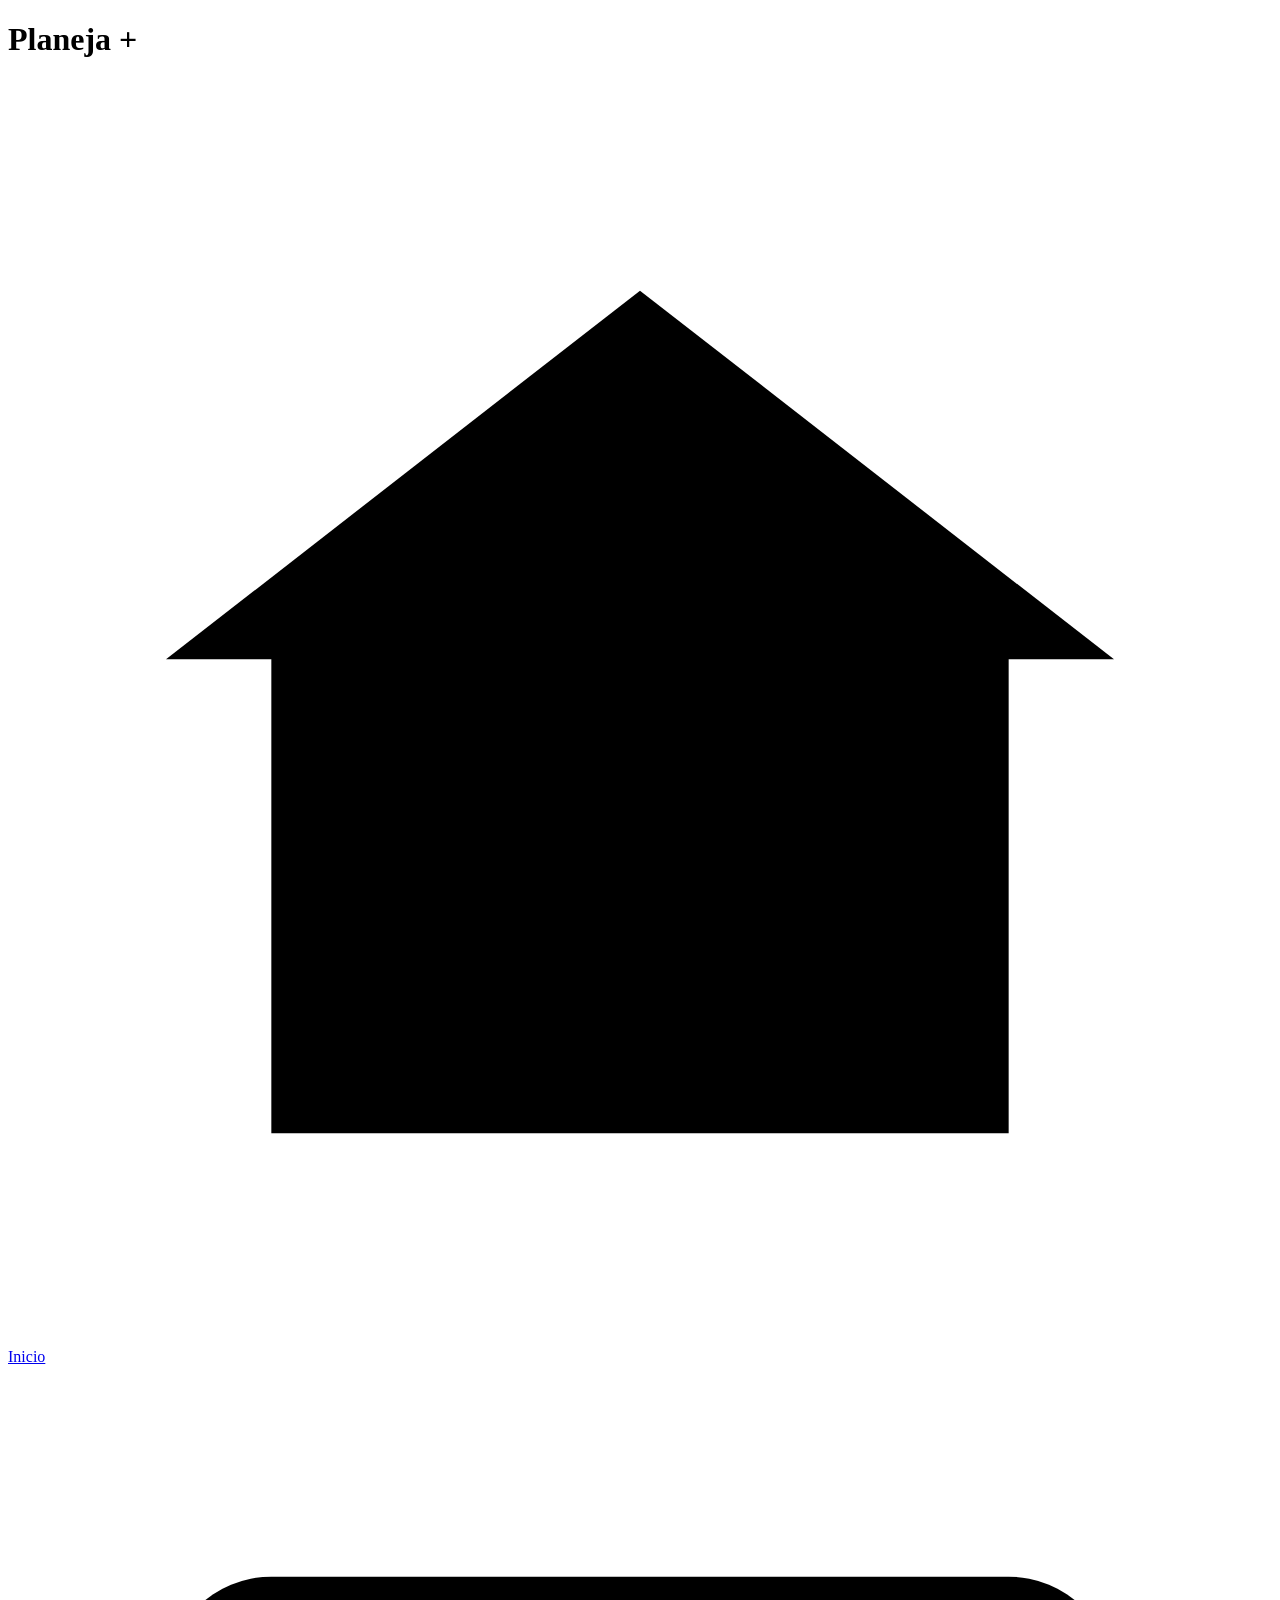
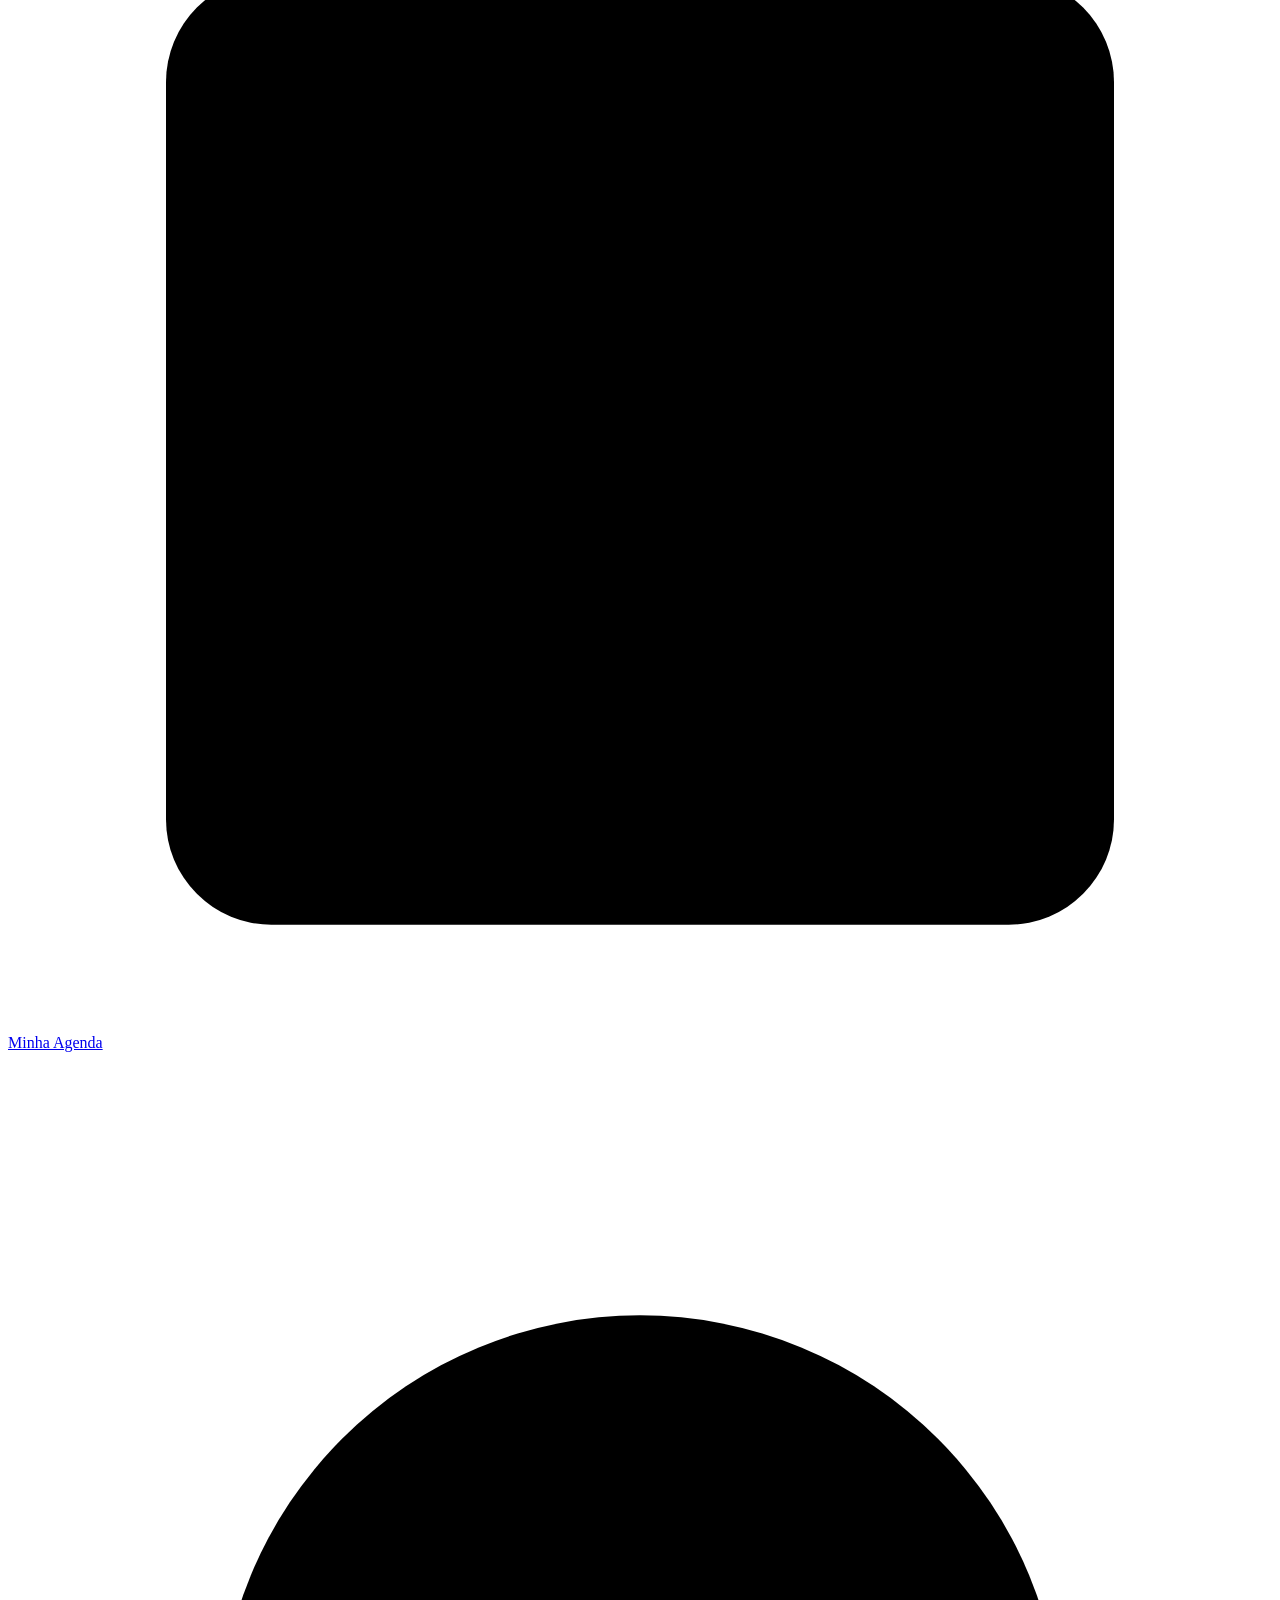
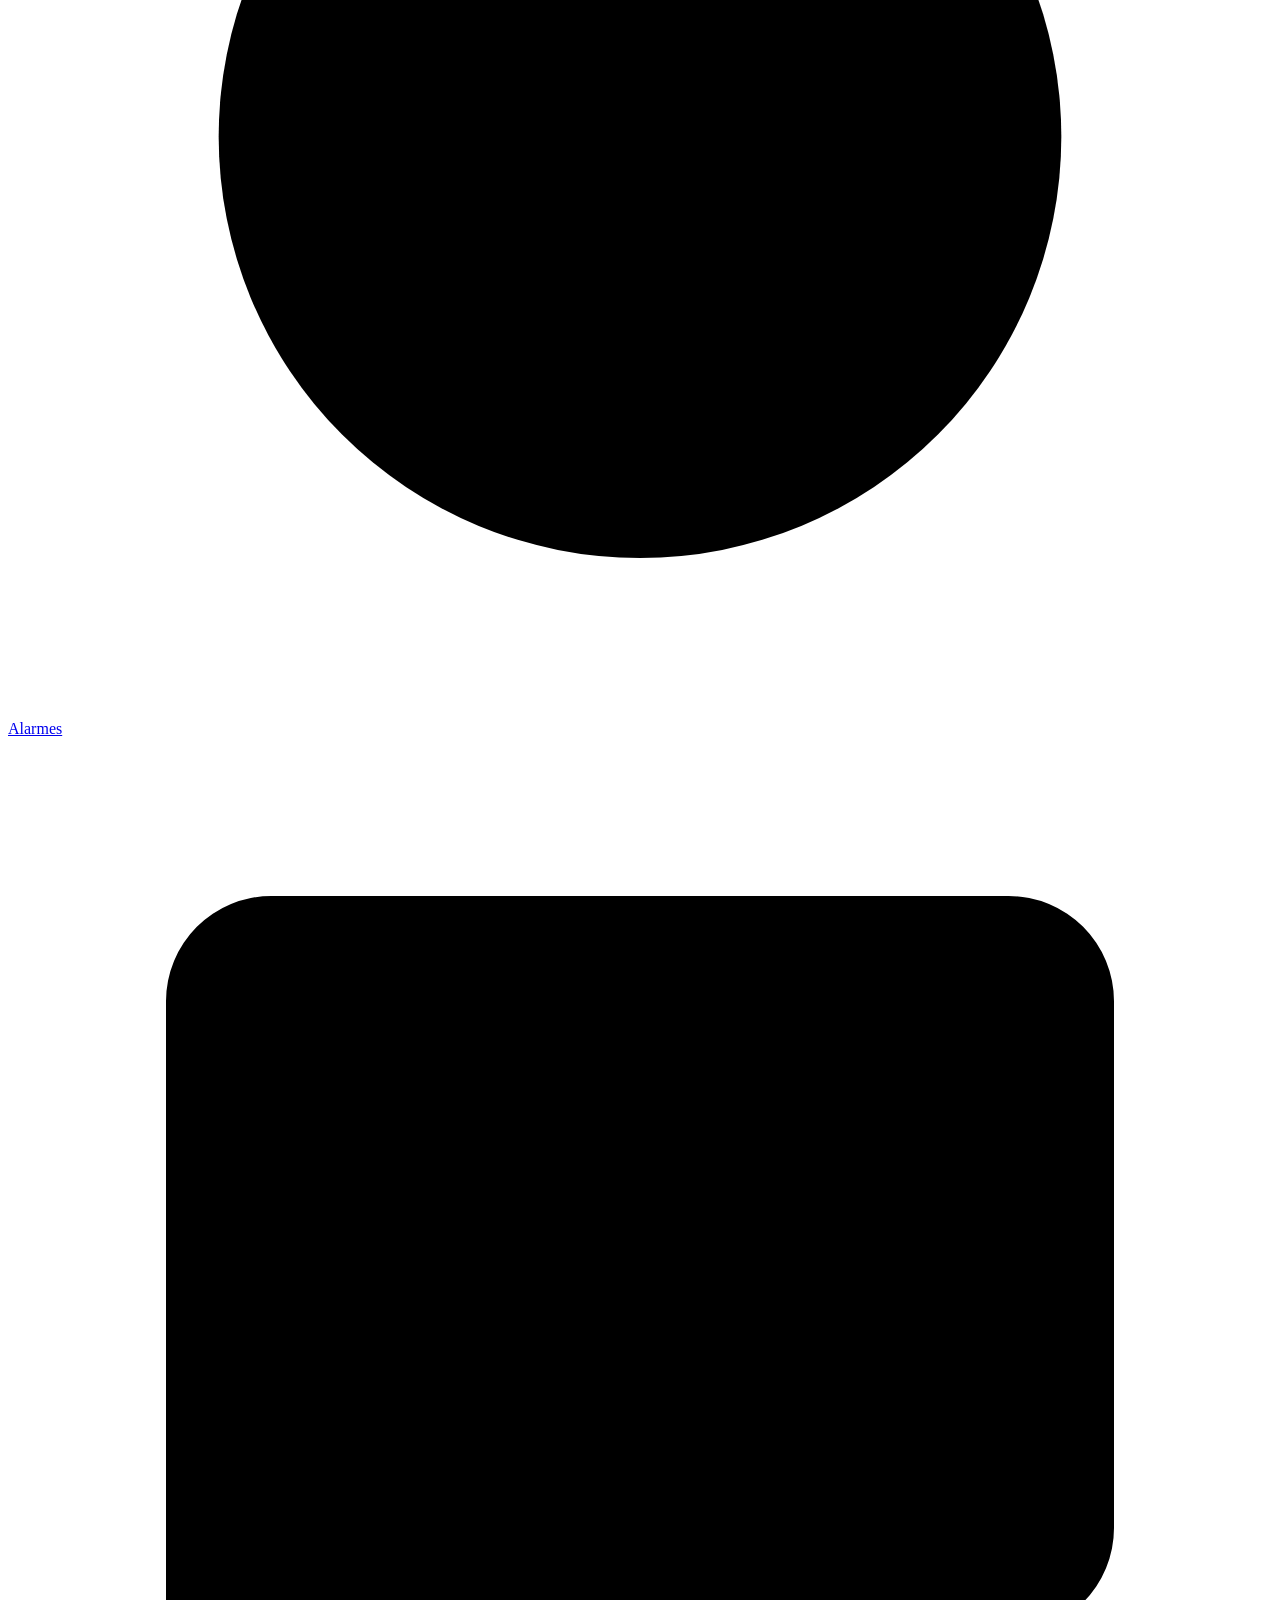
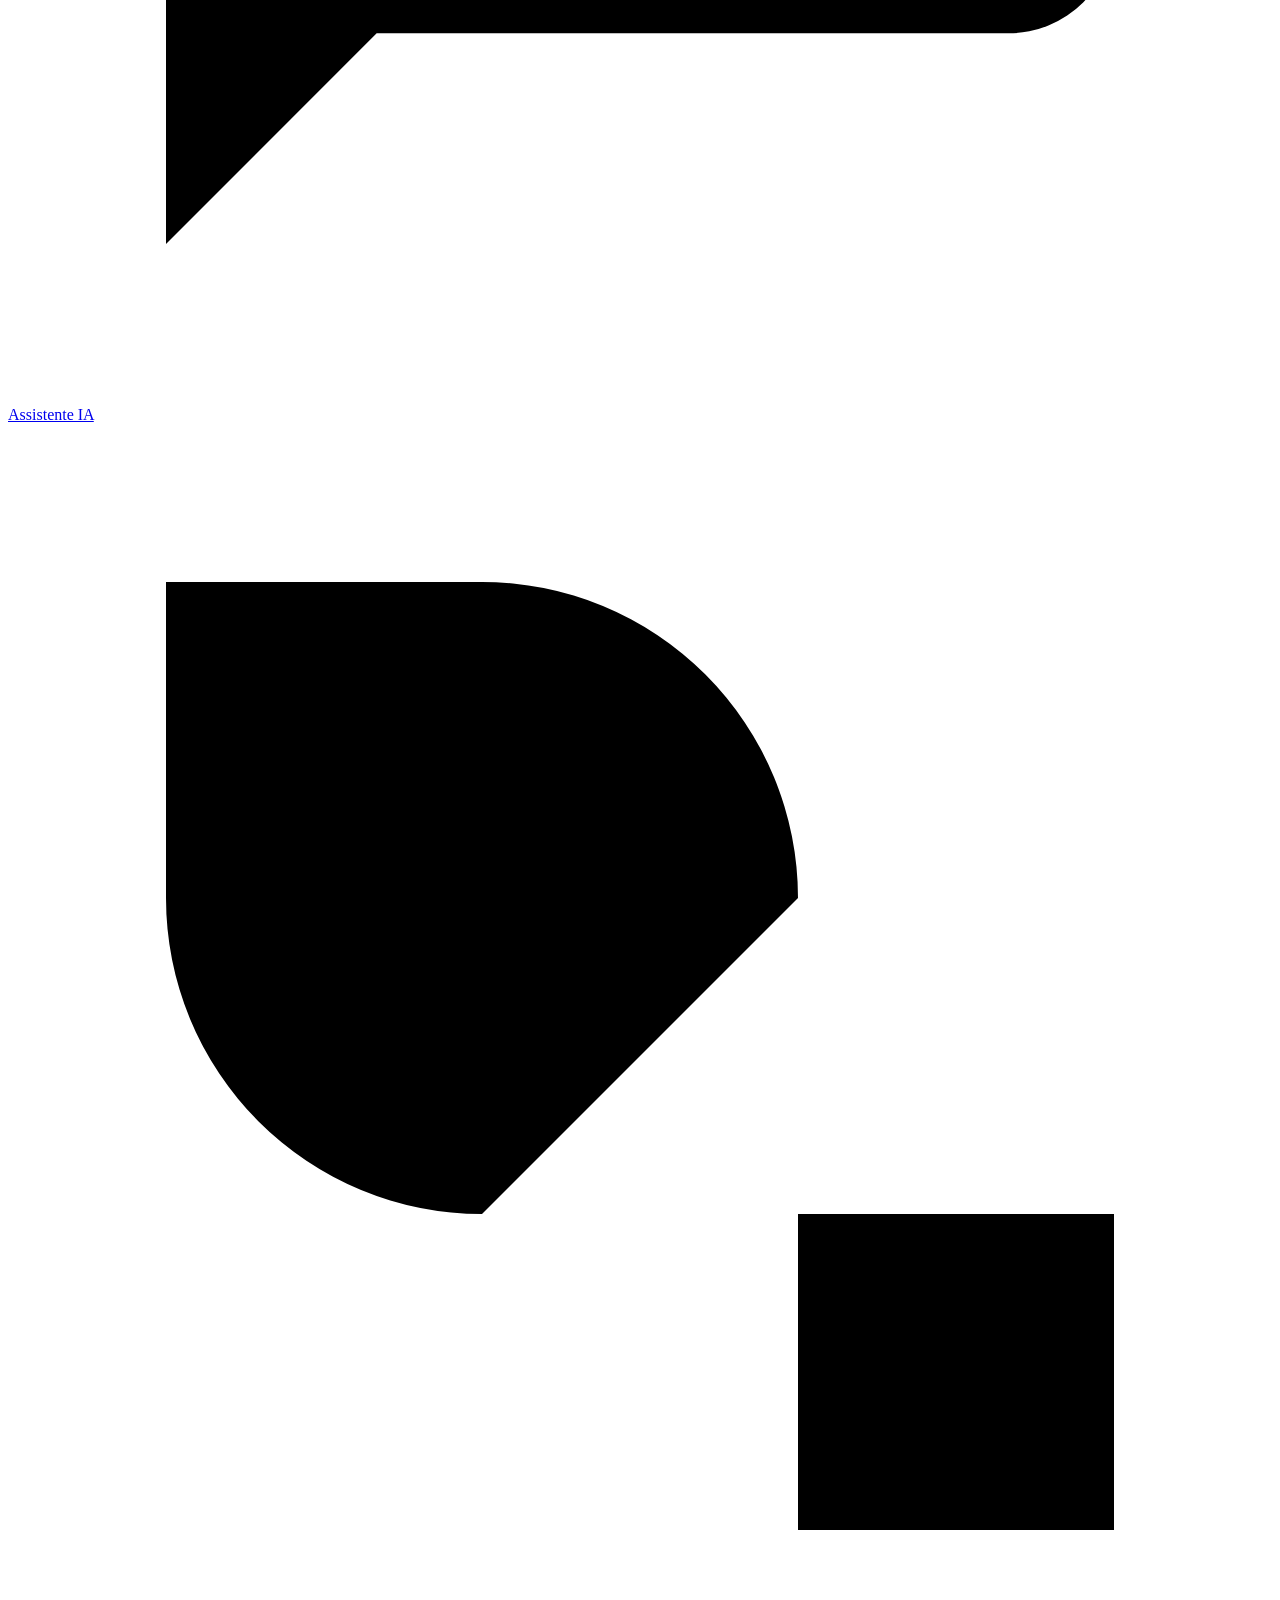
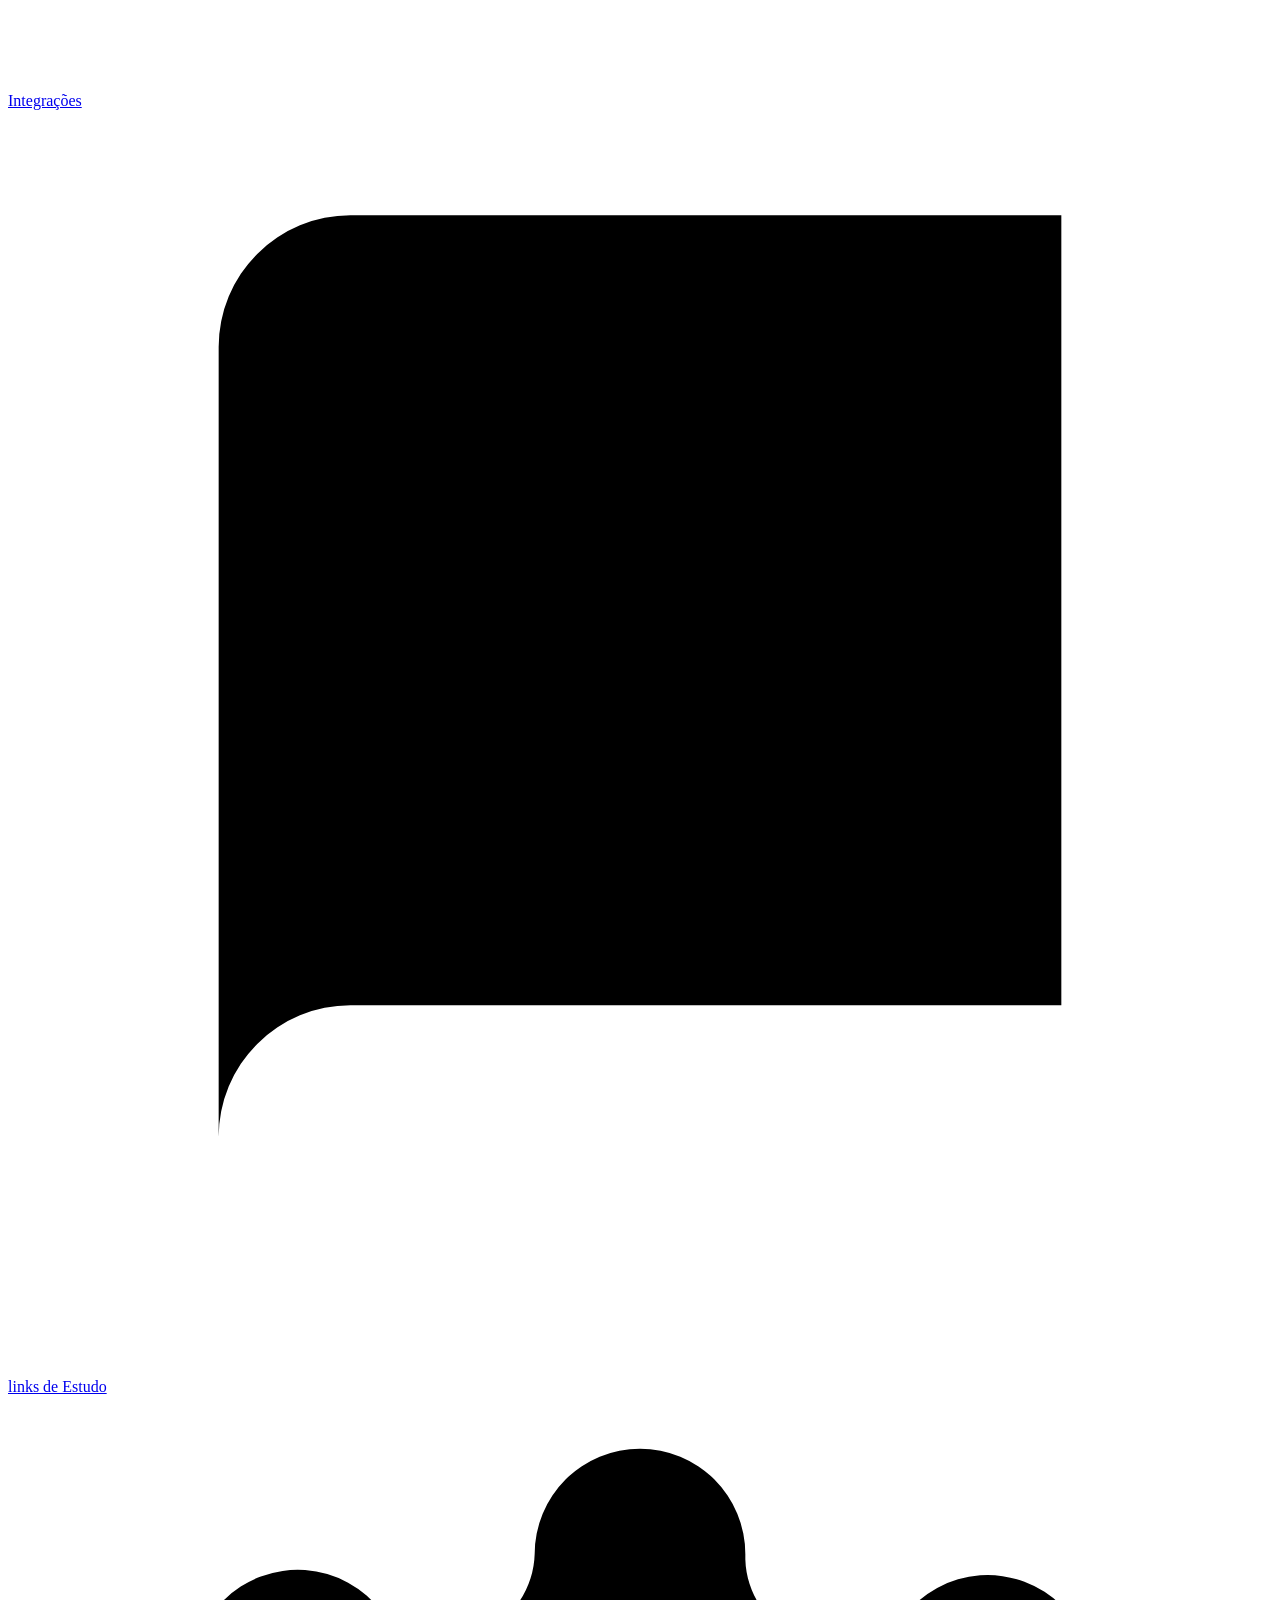
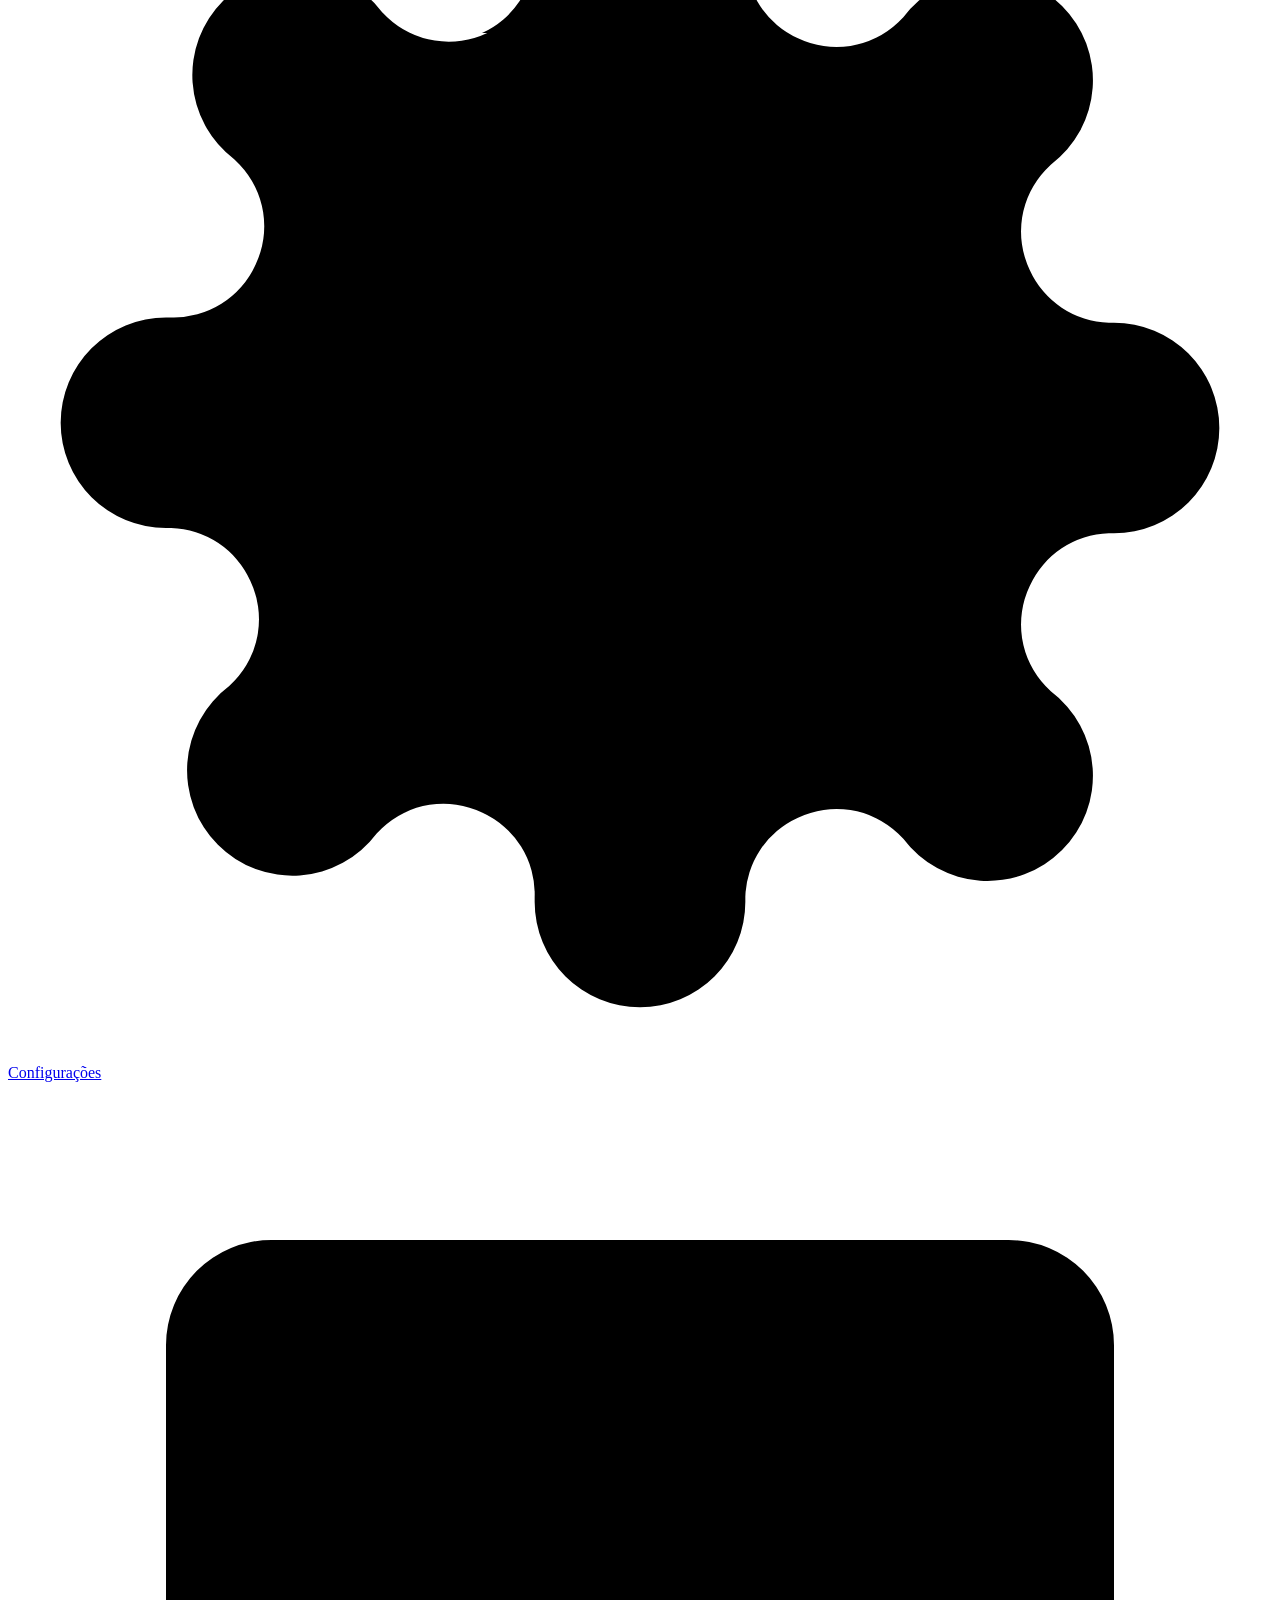
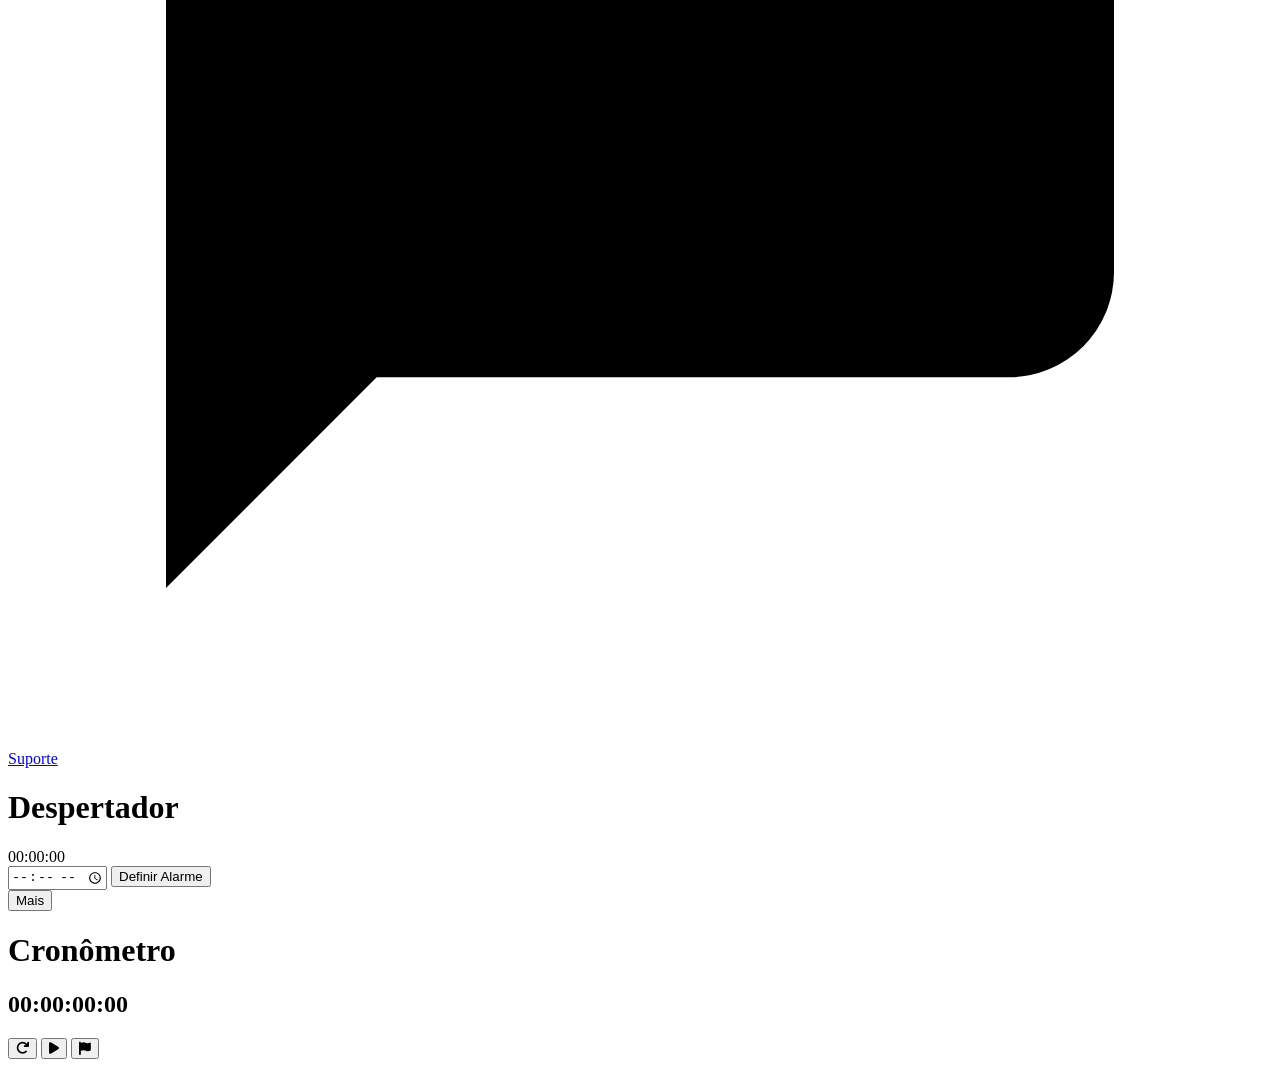
==== Alarmes.html @ b770d0eb "Adicionando arquivos html Adicionando arquivos html para o objetivo do site" ====
<!DOCTYPE html>
<html lang="pt-BR">
<head>
    <meta charset="UTF-8">
    <meta name="viewport" content="width=device-width, initial-scale=1.0">
    <title>Alarme Simples</title>
    <link rel="stylesheet" href="https://cdnjs.cloudflare.com/ajax/libs/font-awesome/6.3.0/css/all.min.css" integrity="sha512-SzlrxWUlpfuzQ+pcUCosxcglQRNAq/DZjVsC0lE40xsADsfeQoEypE+enwcOiGjk/bSuGGKHEyjSoQ1zVisanQ==" crossorigin="anonymous" referrerpolicy="no-referrer" />
    <link rel="stylesheet" href="/trabalhoIW/css/style.css">
</head>
<body>
<div class="page">

    <header class="site-header">
        <div class="brand"><h1>Planeja +</h1></div>
        <nav class="main-nav">
            <a href="Inicio.html"><svg class="icon" viewBox="0 0 24 24"><path d="M3 11l9-7 9 7"/><path d="M5 10v10h14V10"/></svg>Inicio</a>
            <a href="minha-agenda.html"><svg class="icon" viewBox="0 0 24 24"><rect x="3" y="4" width="18" height="18" rx="2"/><path d="M3 10h18M8 2v4M16 2v4"/></svg>Minha Agenda</a>
            <a href="Alarmes.html"><svg class="icon" viewBox="0 0 24 24"><circle cx="12" cy="13" r="8"/><path d="M12 9v4l3 2M5 3 2 6M22 6l-3-3"/></svg>Alarmes</a>
            <a href="conversa-ia.html"><svg class="icon" viewBox="0 0 24 24"><path d="M21 15a2 2 0 0 1-2 2H7l-4 4V5a2 2 0 0 1 2-2h14a2 2 0 0 1 2 2z"/><circle cx="9" cy="11" r="1"/><circle cx="15" cy="11" r="1"/></svg>Assistente IA</a>
            <a href="Integrações.html"><svg class="icon" viewBox="0 0 24 24"><path d="M9 3v6H3V3zM21 15v6h-6v-6zM9 15a6 6 0 1 1 6-6"/></svg>Integrações</a>
            <a href="Links-do-Estudo.html"><svg class="icon" viewBox="0 0 24 24"><path d="M4 19.5A2.5 2.5 0 0 1 6.5 17H20V2H6.5A2.5 2.5 0 0 0 4 4.5z"/><path d="M4 19.5V4.5"/></svg>links de Estudo</a>
            <a href="confugurações.html"><svg class="icon" viewBox="0 0 24 24"><circle cx="12" cy="12" r="3"/><path d="M19.4 15a1.7 1.7 0 0 0 .3 1.9l.1.1a2 2 0 1 1-2.8 2.8l-.1-.1a1.7 1.7 0 0 0-1.9-.3 1.7 1.7 0 0 0-1 1.5V21a2 2 0 1 1-4 0v-.1a1.7 1.7 0 0 0-1-1.6 1.7 1.7 0 0 0-1.9.3l-.1.1a2 2 0 1 1-2.8-2.8l.1-.1a1.7 1.7 0 0 0 .3-1.9 1.7 1.7 0 0 0-1.5-1H3a2 2 0 1 1 0-4h.1a1.7 1.7 0 0 0 1.6-1 1.7 1.7 0 0 0-.3-1.9l-.1-.1a2 2 0 1 1 2.8-2.8l.1.1a1.7 1.7 0 0 0 1.9.3H9a1.7 1.7 0 0 0 1-1.5V3a2 2 0 1 1 4 0v.1a1.7 1.7 0 0 0 1 1.5 1.7 1.7 0 0 0 1.9-.3l.1-.1a2 2 0 1 1 2.8 2.8l-.1.1a1.7 1.7 0 0 0-.3 1.9V9a1.7 1.7 0 0 0 1.5 1H21a2 2 0 1 1 0 4h-.1a1.7 1.7 0 0 0-1.5 1z"/></svg>Configurações</a>
            <a href="suporte.html"><svg class="icon" viewBox="0 0 24 24"><path d="M21 15a2 2 0 0 1-2 2H7l-4 4V5a2 2 0 0 1 2-2h14a2 2 0 0 1 2 2z"/></svg>Suporte</a>
        </nav>
    </header>

    <div class="alarm-container">
        <h1>Despertador</h1>
        <div id="clock">00:00:00</div>
        <div class="controls">
            <input type="time" id="alarmTime">
            <button id="setAlarm">Definir Alarme</button>
        </div>
        <button>Mais</button>
    </div>

    <div id="stopwatch">
        <h1>Cronômetro</h1>
        <h2 id="timer">00:00:00:00</h2>
        <div id="actions">
            <button id="reset">
                <i class="fa-solid fa-redo"></i>
            </button>
            <button id="power" action="start">
                <i class="fa-solid fa-play"></i>
            </button>
            <button id="mark">
                <i class="fa-solid fa-flag"></i>
            </button>
        </div>
        <div id="marks-list"></div>
    </div>

</div>
</body>
</html>
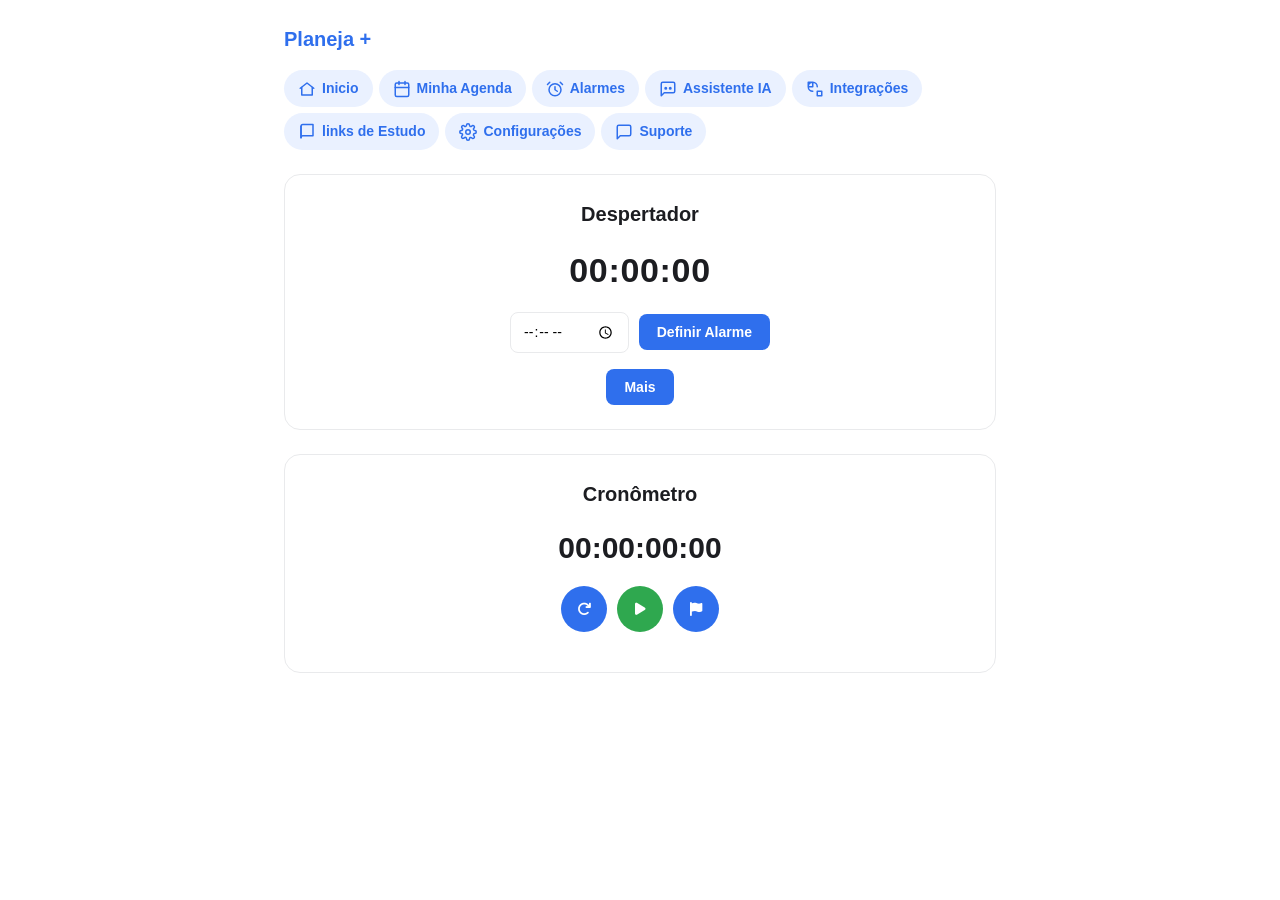
==== commit 6aaf9c96: "Atualizando o Html atualização para funcionar no site" ====
--- a/Alarmes.html
+++ b/Alarmes.html
@@ -5,7 +5,7 @@
     <meta name="viewport" content="width=device-width, initial-scale=1.0">
     <title>Alarme Simples</title>
     <link rel="stylesheet" href="https://cdnjs.cloudflare.com/ajax/libs/font-awesome/6.3.0/css/all.min.css" integrity="sha512-SzlrxWUlpfuzQ+pcUCosxcglQRNAq/DZjVsC0lE40xsADsfeQoEypE+enwcOiGjk/bSuGGKHEyjSoQ1zVisanQ==" crossorigin="anonymous" referrerpolicy="no-referrer" />
-    <link rel="stylesheet" href="/trabalhoIW/css/style.css">
+    <link rel="stylesheet" href="style.css">
 </head>
 <body>
 <div class="page">
--- a/style.css
+++ b/style.css
@@ -0,0 +1,1118 @@
+:root{
+  --bg:#ffffff;
+  --ink:#1c1d21;
+  --muted:#8a8d94;
+  --line:#e9eaec;
+
+  --blue:#2f6fed;
+  --blue-light:#eaf1ff;
+  --green:#2fa84f;
+  --green-light:#e6f7ea;
+  --purple:#6a4fe0;
+  --purple-light:#f0ecfb;
+  --teal:#1fa8a0;
+
+  --font: -apple-system, BlinkMacSystemFont, "Segoe UI", Roboto, Helvetica, Arial, sans-serif;
+
+  --radius-sm:8px;
+  --radius-md:12px;
+  --radius-lg:16px;
+  --radius-pill:20px;
+
+  --gap-xs:6px;
+  --gap-sm:10px;
+  --gap-md:16px;
+  --gap-lg:24px;
+
+  --transition: .15s ease;
+}
+
+*{box-sizing:border-box;}
+
+body{
+  margin:0;
+  min-height:100vh;
+  display:flex;
+  flex-direction:column;
+  background:var(--bg);
+  color:var(--ink);
+  font-family:var(--font);
+  -webkit-font-smoothing:antialiased;
+  line-height:1.5;
+}
+
+h1,h2,h3,h4,p{margin:0;}
+
+a{color:inherit;}
+
+.page{
+  width:100%;
+  max-width:760px;
+  margin-inline:auto;
+  padding:24px 24px 60px;
+  flex:1;
+  display:flex;
+  flex-direction:column;
+}
+.site-header{
+  display:flex;
+  flex-wrap:wrap;
+  justify-content:space-between;
+  align-items:flex-start;
+  gap:var(--gap-md);
+  margin-bottom:var(--gap-lg);
+}
+
+.brand h1{
+  font-size:20px;
+  font-weight:800;
+  color:var(--blue);
+}
+
+.brand p{
+  font-size:13px;
+  color:var(--muted);
+  margin-top:2px;
+}
+.main-nav{
+  display:flex;
+  flex-wrap:wrap;
+  gap:var(--gap-xs);
+}
+
+.main-nav a{
+  display:inline-flex;
+  align-items:center;
+  padding:8px 14px;
+  border-radius:var(--radius-pill);
+  background:var(--blue-light);
+  color:var(--blue);
+  font-weight:600;
+  font-size:14px;
+  text-decoration:none;
+  transition:background var(--transition), color var(--transition);
+}
+
+.main-nav a:hover{
+  background:var(--blue);
+  color:#fff;
+}
+
+.top-nav{
+  display:flex;
+  flex-wrap:wrap;
+  align-items:center;
+  gap:var(--gap-md);
+}
+
+.top-nav a{
+  font-size:14px;
+  font-weight:600;
+  color:var(--blue);
+  text-decoration:none;
+  transition:color var(--transition);
+}
+
+.top-nav a:hover{
+  text-decoration:underline;
+}
+
+.hero{
+  display:flex;
+  flex-direction:column;
+  gap:var(--gap-sm);
+  margin-bottom:var(--gap-lg);
+}
+
+.hero h1,
+.hero .tagline{
+  font-size:32px;
+  font-weight:800;
+  letter-spacing:-0.02em;
+}
+
+.brand-mark{
+  font-size:20px;
+  font-weight:800;
+  color:var(--blue);
+}
+
+.hero p{
+  font-size:16px;
+  color:var(--muted);
+  max-width:60ch;
+}
+
+.section{
+  display:flex;
+  flex-direction:column;
+  gap:var(--gap-sm);
+  padding-top:var(--gap-lg);
+  margin-top:var(--gap-lg);
+  border-top:1px solid var(--line);
+}
+
+.section h2{
+  font-size:22px;
+  font-weight:800;
+}
+
+.section h3{
+  font-size:16px;
+  font-weight:700;
+  margin-top:var(--gap-sm);
+}
+
+.section p{
+  font-size:15px;
+  color:var(--ink);
+  max-width:68ch;
+}
+
+.section ol,
+.section ul{
+  display:flex;
+  flex-direction:column;
+  gap:8px;
+  padding-left:22px;
+  max-width:68ch;
+}
+.section li{font-size:15px;color:var(--ink);}
+
+.resources-list{
+  list-style:none;
+  padding:0;
+  display:flex;
+  flex-direction:column;
+  gap:4px;
+}
+.resources-list li{
+  display:flex;
+  align-items:center;
+  gap:10px;
+  padding:10px 8px;
+  border-bottom:1px solid var(--line);
+}
+.resources-list li:last-child{border-bottom:none;}
+.resources-list .icon{color:var(--blue);}
+.resources-list a{font-size:15px;font-weight:600;color:var(--blue);text-decoration:none;}
+.resources-list a:hover{text-decoration:underline;}
+.resources-list span{font-size:13px;color:var(--muted);}
+
+.site-footer{
+  display:flex;
+  flex-wrap:wrap;
+  justify-content:space-between;
+  align-items:center;
+  gap:var(--gap-sm);
+  margin-top:var(--gap-lg);
+  padding-top:var(--gap-md);
+  border-top:1px solid var(--line);
+  font-size:13px;
+  color:var(--muted);
+}
+.site-footer a{color:var(--blue);font-weight:600;text-decoration:none;}
+.site-footer a:hover{text-decoration:underline;}
+
+.auth-wrap{
+  flex:1;
+  display:flex;
+  align-items:center;
+  justify-content:center;
+  padding:var(--gap-lg) 0;
+}
+
+.login-box{
+  width:100%;
+  max-width:340px;
+  display:flex;
+  flex-direction:column;
+  gap:var(--gap-md);
+  border:1px solid var(--line);
+  border-radius:var(--radius-lg);
+  padding:28px 24px;
+  text-align:center;
+}
+
+.login-box h2{
+  font-size:19px;
+  font-weight:800;
+}
+
+.login-box form{
+  display:flex;
+  flex-direction:column;
+  gap:var(--gap-sm);
+}
+
+.login-box input{
+  border:1px solid var(--line);
+  border-radius:var(--radius-sm);
+  padding:11px 14px;
+  font-size:14px;
+  font-family:inherit;
+  transition:border-color var(--transition);
+}
+.login-box input:hover{border-color:var(--blue);}
+.login-box input:focus{outline:2px solid var(--blue);outline-offset:1px;}
+
+.botao-entrar{
+  display:flex;
+  align-items:center;
+  justify-content:center;
+  background:var(--blue);
+  color:#fff;
+  border:none;
+  border-radius:var(--radius-sm);
+  padding:11px 14px;
+  font-size:14px;
+  font-weight:700;
+  text-decoration:none;
+  cursor:pointer;
+  transition:opacity var(--transition);
+}
+.botao-entrar:hover{opacity:.88;}
+
+.login-box .aux-link{
+  font-size:13px;
+  color:var(--muted);
+  text-decoration:none;
+  transition:color var(--transition);
+}
+.login-box .aux-link:hover{color:var(--blue);}
+
+.greeting{
+  display:flex;
+  flex-direction:column;
+  gap:2px;
+  margin-bottom:var(--gap-md);
+}
+
+.greeting h1{
+  font-size:26px;
+  font-weight:800;
+  letter-spacing:-0.02em;
+}
+
+.greeting p{
+  font-size:14px;
+  color:var(--muted);
+}
+
+.quick-actions{
+  display:flex;
+  flex-wrap:wrap;
+  gap:var(--gap-sm);
+  margin-bottom:var(--gap-lg);
+}
+
+.fechar-btn{
+  display:flex;
+  align-items:center;
+  border:none;
+  background:var(--blue-light);
+  color:var(--blue);
+  font-weight:700;
+  font-size:14px;
+  padding:10px 16px;
+  border-radius:var(--radius-sm);
+  cursor:pointer;
+  transition:background var(--transition), color var(--transition);
+}
+.fechar-btn a{color:inherit;text-decoration:none;}
+.fechar-btn:hover{background:var(--blue);color:#fff;}
+.quick-actions .fechar-btn:nth-child(2){background:var(--green-light);color:var(--green);}
+.quick-actions .fechar-btn:nth-child(2):hover{background:var(--green);color:#fff;}
+.quick-actions .fechar-btn:nth-child(3){background:var(--purple-light);color:var(--purple);}
+.quick-actions .fechar-btn:nth-child(3):hover{background:var(--purple);color:#fff;}
+
+.app{
+  display:flex;
+  flex-direction:column;
+  margin-bottom:var(--gap-lg);
+}
+
+.header{
+  display:flex;
+  flex-wrap:wrap;
+  justify-content:space-between;
+  align-items:baseline;
+  gap:var(--gap-sm);
+  margin-bottom:var(--gap-md);
+}
+
+.header h1{
+  font-size:22px;
+  font-weight:800;
+  letter-spacing:-0.02em;
+}
+
+.view-toggle{
+  display:flex;
+  align-items:center;
+  gap:var(--gap-md);
+  font-size:14px;
+  font-weight:600;
+}
+.view-toggle .hoje{color:var(--muted);cursor:pointer;transition:color var(--transition);}
+.view-toggle .hoje:hover{color:var(--ink);}
+.view-toggle .semana{color:var(--blue);cursor:pointer;}
+
+.week-strip{
+  display:flex;
+  flex-wrap:wrap;
+  gap:4px;
+  border-bottom:1px solid var(--line);
+  padding-bottom:var(--gap-md);
+  margin-bottom:var(--gap-xs);
+}
+
+.day{
+  flex:1 1 12%;
+  min-width:40px;
+  text-align:center;
+  padding:6px 4px;
+  border-radius:var(--radius-sm);
+  cursor:pointer;
+  transition:background var(--transition);
+}
+.day:hover{background:var(--blue-light);}
+
+.day .dow{display:block;font-size:12px;font-weight:600;color:var(--muted);margin-bottom:4px;}
+.day .num{display:block;font-size:20px;font-weight:700;}
+
+.day.today{background:var(--blue-light);}
+.day.today .dow,.day.today .num{color:var(--blue);}
+
+.agenda{
+  display:flex;
+  flex-direction:column;
+}
+
+.event{
+  display:flex;
+  align-items:stretch;
+  gap:var(--gap-md);
+  padding:22px 0;
+  border-bottom:1px solid var(--line);
+  transition:background var(--transition);
+}
+.event:hover{background:#fafbff;}
+.event:last-child{border-bottom:none;}
+
+.event .time{
+  flex:0 0 56px;
+  font-size:15px;
+  font-weight:700;
+  padding-top:1px;
+}
+
+.event .bar{
+  flex:0 0 4px;
+  border-radius:3px;
+}
+.event.trabalho .bar{background:var(--blue);}
+.event.estudo .bar{background:var(--green);}
+.event.pessoal .bar{background:var(--purple);}
+
+.event .content{
+  flex:1;
+  display:flex;
+  flex-direction:column;
+  gap:4px;
+}
+.event .title{font-size:16px;font-weight:700;}
+.event .desc{font-size:14px;color:var(--muted);}
+.event .tag{font-size:12px;font-weight:700;margin-top:4px;}
+.event.trabalho .tag{color:var(--blue);}
+.event.estudo .tag{color:var(--green);}
+.event.pessoal .tag{color:var(--purple);}
+
+.today-section h3{
+  font-size:20px;
+  font-weight:800;
+  margin-bottom:2px;
+}
+
+.task-list{
+  display:flex;
+  flex-direction:column;
+}
+
+.task{
+  display:flex;
+  align-items:center;
+  gap:var(--gap-md);
+  padding:12px 8px;
+  border-bottom:1px solid var(--line);
+  border-radius:var(--radius-sm);
+  transition:background var(--transition);
+}
+.task:hover{background:#fafbff;}
+
+.checkbox-unchecked{
+  flex:0 0 22px;
+  width:22px;
+  height:22px;
+  border-radius:7px;
+  border:2px solid var(--line);
+}
+
+.task .title{font-size:15px;font-weight:600;}
+
+.highlight-box{
+  display:flex;
+  flex-direction:column;
+  gap:2px;
+  margin-top:var(--gap-lg);
+}
+.highlight-box h4{
+  font-size:13px;
+  font-weight:700;
+  letter-spacing:0.02em;
+  color:var(--teal);
+}
+.highlight-box p{font-size:14px;color:var(--ink);}
+
+.calendario{
+  display:flex;
+  flex-direction:column;
+  gap:var(--gap-sm);
+  border:1px solid var(--line);
+  border-radius:var(--radius-lg);
+  padding:20px;
+}
+
+.mes{
+  font-size:19px;
+  font-weight:800;
+  text-align:center;
+}
+
+.dias-semana{
+  display:flex;
+  flex-wrap:wrap;
+}
+.dias-semana div{
+  flex:1 1 14.28%;
+  text-align:center;
+  font-size:12px;
+  font-weight:700;
+  color:var(--muted);
+  padding:6px 0;
+}
+
+.dias-grid{
+  display:flex;
+  flex-wrap:wrap;
+}
+.dias-grid div{
+  flex:1 1 14.28%;
+  text-align:center;
+  font-size:14px;
+  font-weight:600;
+  padding:10px 0;
+  border-radius:var(--radius-sm);
+  cursor:pointer;
+  transition:background var(--transition), color var(--transition);
+}
+.dias-grid div:hover{background:var(--blue-light);}
+
+.dias-grid .outro-mes{color:var(--muted);opacity:.5;}
+
+.dias-grid .ativo{
+  background:var(--blue);
+  color:#fff;
+  font-weight:800;
+}
+.dias-grid .ativo:hover{background:var(--blue);}
+
+
+.alarm-container,
+#stopwatch{
+  display:flex;
+  flex-direction:column;
+  align-items:center;
+  gap:var(--gap-md);
+  border:1px solid var(--line);
+  border-radius:var(--radius-lg);
+  padding:24px;
+  text-align:center;
+  margin-bottom:var(--gap-lg);
+}
+
+.alarm-container h1,
+#stopwatch h1{
+  font-size:20px;
+  font-weight:800;
+}
+
+#clock{
+  font-size:34px;
+  font-weight:800;
+  font-variant-numeric:tabular-nums;
+  letter-spacing:0.02em;
+}
+
+.controls{
+  display:flex;
+  flex-wrap:wrap;
+  justify-content:center;
+  align-items:center;
+  gap:var(--gap-sm);
+}
+
+.controls input[type="time"]{
+  border:1px solid var(--line);
+  border-radius:var(--radius-sm);
+  padding:9px 12px;
+  font-size:14px;
+  font-family:inherit;
+  transition:border-color var(--transition);
+}
+.controls input[type="time"]:hover{border-color:var(--blue);}
+
+button{
+  background:var(--blue);
+  color:#fff;
+  border:none;
+  border-radius:var(--radius-sm);
+  padding:10px 18px;
+  font-size:14px;
+  font-weight:700;
+  cursor:pointer;
+  transition:opacity var(--transition);
+  font-family:inherit;
+}
+button:hover{opacity:.88;}
+
+#timer{
+  font-size:30px;
+  font-weight:800;
+  font-variant-numeric:tabular-nums;
+}
+
+#actions{
+  display:flex;
+  justify-content:center;
+  gap:var(--gap-sm);
+}
+
+#actions button{
+  width:46px;
+  height:46px;
+  border-radius:50%;
+  padding:0;
+  display:flex;
+  align-items:center;
+  justify-content:center;
+}
+#actions button#power{background:var(--green);}
+
+#marks-list{
+  font-size:13px;
+  color:var(--muted);
+}
+
+.config-container{
+  display:flex;
+  flex-wrap:wrap;
+  border:1px solid var(--line);
+  border-radius:var(--radius-lg);
+  overflow:hidden;
+}
+
+.config-sidebar{
+  flex:0 0 180px;
+  display:flex;
+  flex-direction:column;
+  gap:4px;
+  background:#fafafa;
+  padding:20px 16px;
+  border-right:1px solid var(--line);
+}
+
+.config-sidebar h2{
+  font-size:16px;
+  font-weight:800;
+  margin-bottom:10px;
+}
+
+.tab-btn{
+  display:flex;
+  align-items:center;
+  width:100%;
+  text-align:left;
+  background:none;
+  border:none;
+  padding:10px 12px;
+  border-radius:var(--radius-sm);
+  font-size:14px;
+  font-weight:600;
+  color:var(--muted);
+  cursor:pointer;
+  transition:background var(--transition), color var(--transition);
+}
+.tab-btn:hover{background:var(--line);}
+.tab-btn.active{background:var(--blue-light);color:var(--blue);}
+
+.config-content{
+  flex:1 1 300px;
+  display:flex;
+  flex-direction:column;
+  padding:24px;
+}
+
+.config-content h3{
+  font-size:18px;
+  font-weight:800;
+  margin-bottom:var(--gap-md);
+}
+
+.tab-content{display:none;flex-direction:column;gap:var(--gap-md);}
+.tab-content.active{display:flex;}
+
+.control-group{
+  display:flex;
+  flex-direction:column;
+  gap:8px;
+}
+
+.control-group label{
+  font-size:14px;
+  font-weight:600;
+}
+
+.control-group input[type="range"]{
+  width:100%;
+  accent-color:var(--blue);
+}
+
+.control-group input[type="checkbox"]{
+  width:18px;
+  height:18px;
+  accent-color:var(--blue);
+}
+
+.suporte-janela{
+  display:flex;
+  flex-direction:column;
+  width:100%;
+  max-width:360px;
+  border:1px solid var(--line);
+  border-radius:var(--radius-lg);
+  overflow:hidden;
+}
+
+.suporte-header{
+  display:flex;
+  align-items:center;
+  justify-content:space-between;
+  background:var(--blue);
+  color:#fff;
+  padding:14px 16px;
+}
+.suporte-header h3{font-size:15px;font-weight:700;}
+
+.suporte-fechar{
+  display:flex;
+  align-items:center;
+  justify-content:center;
+  background:none;
+  border:none;
+  color:#fff;
+  font-size:20px;
+  line-height:1;
+  cursor:pointer;
+  padding:0;
+  transition:opacity var(--transition);
+}
+.suporte-fechar:hover{opacity:.7;}
+
+.suporte-corpo{
+  display:flex;
+  flex-direction:column;
+  gap:var(--gap-sm);
+  padding:18px 16px;
+}
+.suporte-corpo p{font-size:14px;color:var(--ink);}
+
+.suporte-corpo textarea{
+  min-height:90px;
+  border:1px solid var(--line);
+  border-radius:var(--radius-sm);
+  padding:10px 12px;
+  font-family:inherit;
+  font-size:14px;
+  resize:vertical;
+  transition:border-color var(--transition);
+}
+.suporte-corpo textarea:hover{border-color:var(--blue);}
+
+.enviar-btn{
+  align-self:flex-start;
+}
+
+.placeholder{
+  flex:1;
+  display:flex;
+  align-items:center;
+  justify-content:center;
+  text-align:center;
+  margin-top:var(--gap-lg);
+  padding:40px 20px;
+  border:1px dashed var(--line);
+  border-radius:var(--radius-lg);
+  color:var(--muted);
+  font-size:14px;
+  font-weight:600;
+}
+
+@media (max-width:640px){
+  .page{padding:18px 16px 48px;}
+
+  .config-container{flex-direction:column;}
+  .config-sidebar{
+    flex:none;
+    width:100%;
+    flex-direction:row;
+    flex-wrap:wrap;
+    border-right:none;
+    border-bottom:1px solid var(--line);
+  }
+
+  .event{gap:var(--gap-sm);}
+  .event .time{flex-basis:44px;font-size:13px;}
+
+  .day .num{font-size:17px;}
+
+  .hero h1{font-size:26px;}
+}
+
+@media (max-width:420px){
+  .dias-semana div,
+  .dias-grid div{flex-basis:100%;max-width:14.28%;}
+  .day{flex-basis:23%;}
+}
+
+.icon{
+  flex:none;
+  width:18px;
+  height:18px;
+  fill:none;
+  stroke:currentColor;
+  stroke-width:2;
+  stroke-linecap:round;
+  stroke-linejoin:round;
+}
+
+.avatar{
+  flex:none;
+  width:44px;
+  height:44px;
+  border-radius:50%;
+  object-fit:cover;
+}
+
+.brand-row{
+  display:flex;
+  align-items:center;
+  gap:var(--gap-sm);
+}
+
+.main-nav a{
+  gap:6px;
+}
+
+.quick-actions .fechar-btn{
+  gap:8px;
+}
+
+.hero-image{
+  width:100%;
+  max-width:300px;
+  border-radius:var(--radius-lg);
+  align-self:center;
+  margin-bottom:var(--gap-md);
+}
+
+.subjects-grid{
+  display:flex;
+  flex-wrap:wrap;
+  gap:var(--gap-md);
+}
+
+.subject-card{
+  flex:1 1 220px;
+  display:flex;
+  flex-direction:column;
+  gap:8px;
+  border:1px solid var(--line);
+  border-radius:var(--radius-lg);
+  padding:18px;
+  transition:box-shadow var(--transition), transform var(--transition);
+}
+.subject-card:hover{box-shadow:0 6px 18px rgba(47,111,237,.12);transform:translateY(-2px);}
+
+.subject-card .subject-head{
+  display:flex;
+  align-items:center;
+  gap:10px;
+}
+
+.subject-icon{
+  flex:none;
+  width:38px;
+  height:38px;
+  border-radius:10px;
+  display:flex;
+  align-items:center;
+  justify-content:center;
+  color:#fff;
+}
+.subject-icon.fisica{background:var(--blue);}
+.subject-icon.matematica{background:var(--green);}
+.subject-icon.ingles{background:var(--purple);}
+
+.subject-card h3{font-size:16px;font-weight:800;}
+.subject-card p{font-size:13px;color:var(--muted);}
+
+.subject-card ul{
+  list-style:none;
+  margin:0;
+  padding:0;
+  display:flex;
+  flex-direction:column;
+  gap:6px;
+}
+.subject-card ul a{
+  display:inline-flex;
+  align-items:center;
+  gap:6px;
+  font-size:14px;
+  font-weight:600;
+  color:var(--blue);
+  text-decoration:none;
+}
+.subject-card ul a:hover{text-decoration:underline;}
+
+.notes-grid{
+  display:flex;
+  flex-wrap:wrap;
+  gap:var(--gap-md);
+}
+
+.note-card{
+  flex:1 1 200px;
+  display:flex;
+  flex-direction:column;
+  gap:6px;
+  border-left:4px solid var(--teal);
+  background:#fafbff;
+  border-radius:var(--radius-sm);
+  padding:14px 16px;
+}
+.note-card h3{font-size:14px;font-weight:700;}
+.note-card p{font-size:13px;color:var(--ink);}
+.note-card time{font-size:11px;color:var(--muted);}
+
+.note-form{
+  display:flex;
+  flex-direction:column;
+  gap:8px;
+  margin-top:var(--gap-sm);
+}
+.note-form textarea{
+  min-height:80px;
+  border:1px solid var(--line);
+  border-radius:var(--radius-sm);
+  padding:10px 12px;
+  font-family:inherit;
+  font-size:14px;
+  resize:vertical;
+}
+.note-form button{align-self:flex-start;}
+
+.materials-list{
+  list-style:none;
+  margin:0;
+  padding:0;
+  display:flex;
+  flex-direction:column;
+  gap:4px;
+}
+.materials-list li{
+  display:flex;
+  align-items:center;
+  gap:12px;
+  padding:12px 8px;
+  border-bottom:1px solid var(--line);
+  transition:background var(--transition);
+}
+.materials-list li:hover{background:#fafbff;}
+.materials-list li:last-child{border-bottom:none;}
+.materials-list .icon{color:var(--blue);}
+.materials-list a{font-size:14px;font-weight:600;color:var(--ink);text-decoration:none;}
+.materials-list a:hover{color:var(--blue);}
+.materials-list .tag{
+  margin-left:auto;
+  font-size:11px;
+  font-weight:700;
+  color:var(--muted);
+  background:var(--line);
+  padding:3px 10px;
+  border-radius:var(--radius-pill);
+}
+.integrations-grid{
+  display:flex;
+  flex-wrap:wrap;
+  gap:var(--gap-md);
+}
+
+.integration-card{
+  flex:1 1 220px;
+  display:flex;
+  flex-direction:column;
+  gap:10px;
+  border:1px solid var(--line);
+  border-radius:var(--radius-lg);
+  padding:18px;
+  transition:box-shadow var(--transition), transform var(--transition);
+}
+.integration-card:hover{box-shadow:0 6px 18px rgba(47,111,237,.12);transform:translateY(-2px);}
+
+.integration-icon{
+  width:42px;
+  height:42px;
+  border-radius:12px;
+  display:flex;
+  align-items:center;
+  justify-content:center;
+  color:#fff;
+}
+.integration-icon.agenda{background:var(--blue);}
+.integration-icon.mensagens{background:var(--green);}
+.integration-icon.arquivos{background:var(--purple);}
+.integration-icon.musica{background:var(--teal);}
+
+.integration-card h3{font-size:16px;font-weight:800;}
+.integration-card p{font-size:13px;color:var(--muted);}
+
+.integration-card .conectar-btn{
+  align-self:flex-start;
+  background:var(--blue-light);
+  color:var(--blue);
+  border:none;
+  border-radius:var(--radius-pill);
+  padding:8px 16px;
+  font-size:13px;
+  font-weight:700;
+  cursor:pointer;
+  transition:background var(--transition), color var(--transition);
+}
+.integration-card .conectar-btn:hover{background:var(--blue);color:#fff;}
+
+.benefits-list{
+  display:flex;
+  flex-direction:column;
+  gap:8px;
+  padding-left:20px;
+}
+.benefits-list li{font-size:14px;color:var(--ink);}
+
+.chat-app{
+  flex:1;
+  display:flex;
+  flex-direction:column;
+  border:1px solid var(--line);
+  border-radius:var(--radius-lg);
+  overflow:hidden;
+  min-height:520px;
+}
+
+.chat-topbar{
+  display:flex;
+  align-items:center;
+  gap:10px;
+  padding:14px 18px;
+  border-bottom:1px solid var(--line);
+  background:#fafbff;
+}
+.chat-topbar h2{font-size:15px;font-weight:700;}
+
+.chat-avatar{
+  flex:none;
+  width:30px;
+  height:30px;
+  border-radius:50%;
+  background:var(--blue);
+  color:#fff;
+  display:flex;
+  align-items:center;
+  justify-content:center;
+}
+
+.chat-messages{
+  flex:1;
+  display:flex;
+  flex-direction:column;
+  gap:var(--gap-md);
+  padding:20px;
+  overflow-y:auto;
+}
+
+.chat-msg{
+  display:flex;
+  gap:10px;
+  max-width:80%;
+}
+
+.chat-msg .chat-avatar{width:26px;height:26px;}
+
+.chat-msg .bubble{
+  background:#f3f4f6;
+  color:var(--ink);
+  padding:10px 14px;
+  border-radius:14px;
+  font-size:14px;
+  line-height:1.5;
+}
+
+.chat-msg.assistant{align-self:flex-start;}
+
+.chat-msg.user{
+  align-self:flex-end;
+  flex-direction:row-reverse;
+}
+.chat-msg.user .bubble{
+  background:var(--blue);
+  color:#fff;
+}
+
+.chat-inputbar{
+  display:flex;
+  align-items:center;
+  gap:10px;
+  padding:14px 18px;
+  border-top:1px solid var(--line);
+}
+
+.chat-inputbar input{
+  flex:1;
+  border:1px solid var(--line);
+  border-radius:var(--radius-pill);
+  padding:10px 16px;
+  font-size:14px;
+  font-family:inherit;
+}
+
+.chat-inputbar button{
+  flex:none;
+  width:40px;
+  height:40px;
+  border-radius:50%;
+  padding:0;
+  display:flex;
+  align-items:center;
+  justify-content:center;
+}
